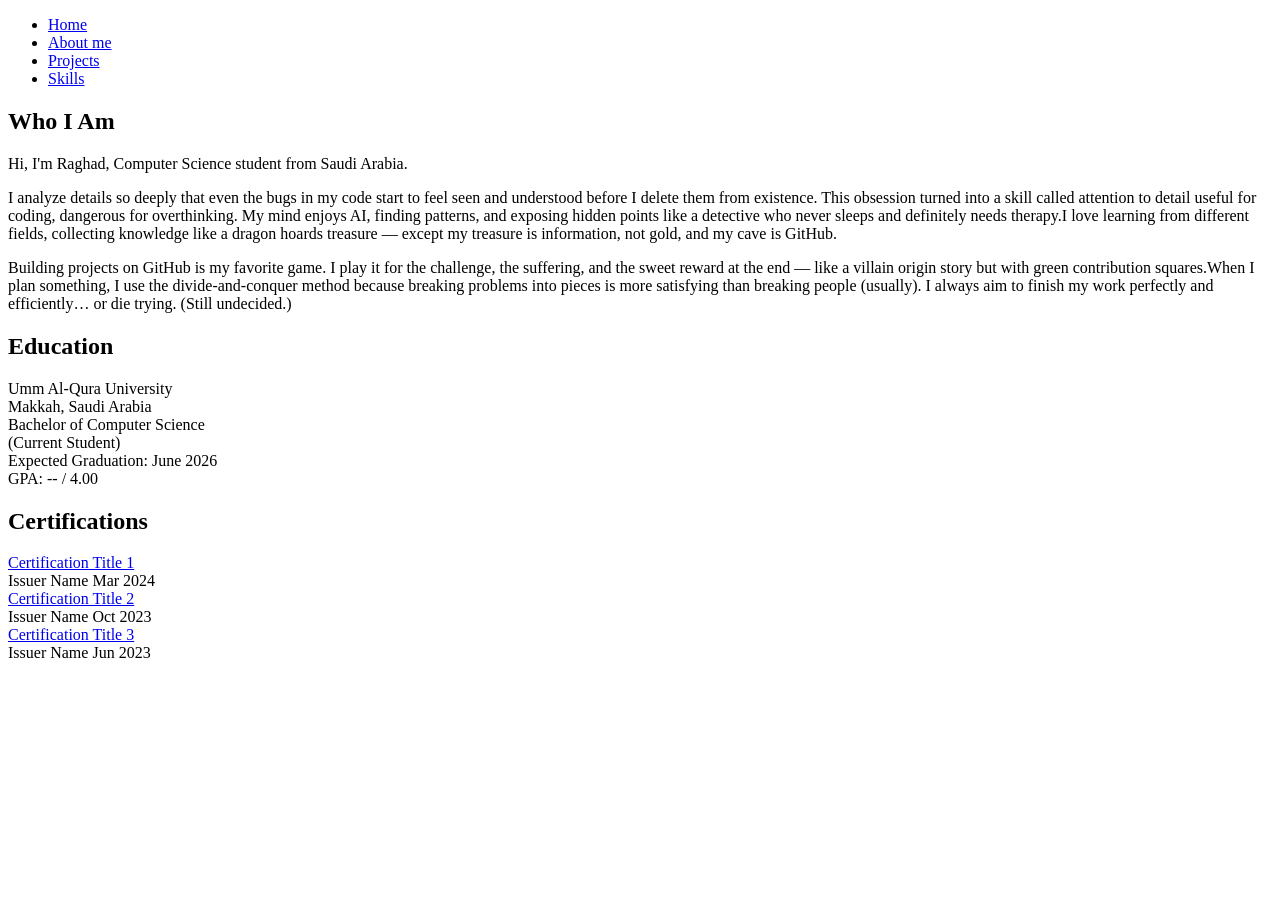
==== About_me.html @ a7f1592f "maintenance" ====
<!DOCTYPE html>
<html lang="en">
<head>
    <meta charset="UTF-8">
    <meta name="viewport" content="width=device-width, initial-scale=1.0">
    <title>About me</title>

    <!-- CSS -->
    <link rel="stylesheet" href="styling.css">

    <!-- Font Awesome للأيقونات -->
    <link rel="stylesheet" href="https://cdnjs.cloudflare.com/ajax/libs/font-awesome/5.15.3/css/all.min.css">

    <!-- JS -->
    <script src="js/nav.js" defer></script>
</head>
<body>
   <div class="transition">
     <div class="transition-row row-1">
       <div class="block"></div>
       <div class="block"></div>
       <div class="block"></div>
       <div class="block"></div>
       <div class="block"></div>
     </div>
     <div class="transition-row row-2">
       <div class="block"></div>
       <div class="block"></div>
       <div class="block"></div>
       <div class="block"></div>
       <div class="block"></div>
     </div>
   </div>
   <!-- ===== Navbar ===== -->
   <nav class="navbar1">
      <div class="container">
        <ul class="nav-menu1">
          <li><a class="nav-link" href="index.html">Home</a></li>
          <li><a class="nav-link active" href="About_me.html">About me</a></li>
          <li><a class="nav-link" href="Projects.html">Projects</a></li>
          <li><a class="nav-link" href="skills.html">Skills</a></li>
                              <!-- <li><a class="nav-link " href="contact.html">Contact</a></li> -->
        </ul>
      </div>
    </nav>
   <!-- ===== /Navbar ===== -->

  <main class="about-wrapper">
    <section class="about-section">
      <h2>Who I Am</h2>
<p>
  Hi, I'm Raghad, Computer Science student from Saudi Arabia. </p>
  <p>I analyze details so deeply that even the bugs in my code start to feel seen and understood before I delete them from existence. This obsession turned into a skill called attention to detail useful for coding, dangerous for overthinking.
My mind enjoys AI, finding patterns, and exposing hidden points like a detective who never sleeps and definitely needs therapy.I love learning from different fields, collecting knowledge like a dragon hoards treasure — except my treasure is information, not gold, and my cave is GitHub.
</p>
<p>
Building projects on GitHub is my favorite game. I play it for the challenge, the suffering, and the sweet reward at the end — like a villain origin story but with green contribution squares.When I plan something, I use the divide-and-conquer method because breaking problems into pieces is more satisfying than breaking people (usually).
I always aim to finish my work perfectly and efficiently… or die trying. (Still undecided.)</p>
    </section>

    <div class="about-right">
      <section class="education-box">
        <h2>Education</h2>
        <div class="education-card">
          <div class="edu-left edu-school">Umm Al-Qura University</div>
          <div class="edu-right edu-location">Makkah, Saudi Arabia</div>
          <div class="edu-left edu-sub">Bachelor of Computer Science </div>
          <div class="edu-right edu-sub">(Current Student)</div>

          <div class="edu-left edu-sub">Expected Graduation: June 2026</div>
          <div class="edu-right edu-sub"></div>

          <div class="edu-left edu-sub">GPA: -- / 4.00</div>

        </div>
      </section>
    </div>

    <section class="certifications-section">
      <h2>Certifications</h2>
      <div class="certifications-grid">
        <article class="certification-card">
          <a href="#" target="_blank" rel="noopener">Certification Title 1</a>
          <div class="certification-meta">
            <span>Issuer Name</span>
            <time datetime="2024-03">Mar 2024</time>
          </div>
        </article>
        <article class="certification-card">
          <a href="#" target="_blank" rel="noopener">Certification Title 2</a>
          <div class="certification-meta">
            <span>Issuer Name</span>
            <time datetime="2023-10">Oct 2023</time>
          </div>
        </article>
        <article class="certification-card">
          <a href="#" target="_blank" rel="noopener">Certification Title 3</a>
          <div class="certification-meta">
            <span>Issuer Name</span>
            <time datetime="2023-06">Jun 2023</time>
          </div>
        </article>
      </div>
    </section>
  </main>

  <script src="https://cdnjs.cloudflare.com/ajax/libs/gsap/3.12.5/gsap.min.js" defer></script>
  <script src="js/transition.js" defer></script>
  <script src="js/effects.js" defer></script>
</body>
</html>
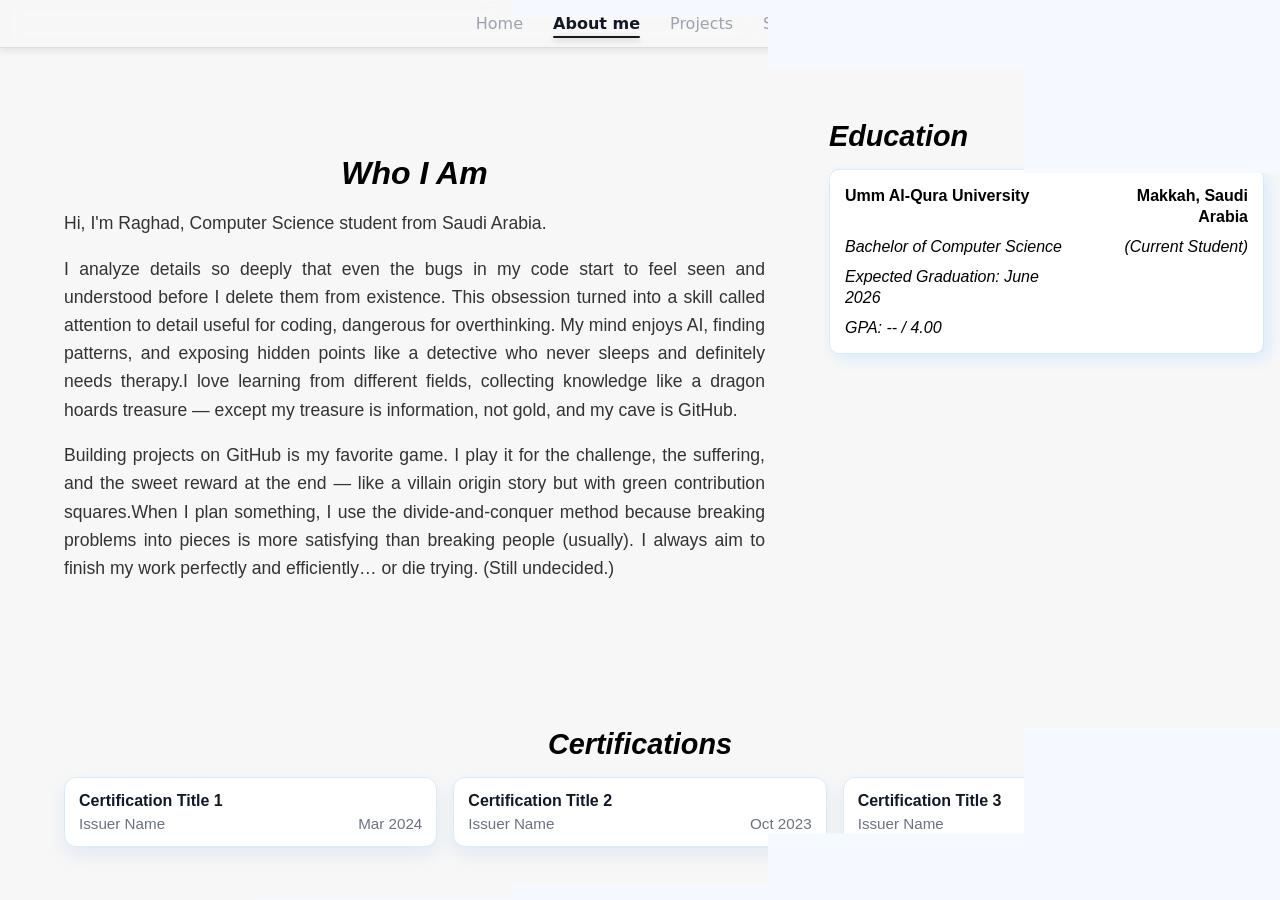
==== commit 9d2d9bca: "add code" ====
--- a/About_me.html
+++ b/About_me.html
@@ -45,67 +45,70 @@
     </nav>
    <!-- ===== /Navbar ===== -->
 
-  <main class="about-wrapper">
-    <section class="about-section">
-      <h2>Who I Am</h2>
-<p>
-  Hi, I'm Raghad, Computer Science student from Saudi Arabia. </p>
-  <p>I analyze details so deeply that even the bugs in my code start to feel seen and understood before I delete them from existence. This obsession turned into a skill called attention to detail useful for coding, dangerous for overthinking.
-My mind enjoys AI, finding patterns, and exposing hidden points like a detective who never sleeps and definitely needs therapy.I love learning from different fields, collecting knowledge like a dragon hoards treasure — except my treasure is information, not gold, and my cave is GitHub.
-</p>
-<p>
-Building projects on GitHub is my favorite game. I play it for the challenge, the suffering, and the sweet reward at the end — like a villain origin story but with green contribution squares.When I plan something, I use the divide-and-conquer method because breaking problems into pieces is more satisfying than breaking people (usually).
-I always aim to finish my work perfectly and efficiently… or die trying. (Still undecided.)</p>
-    </section>
+  <main>
+    <div class="about-wrapper">
+      <section class="about-section">
+        <h2>Who I Am</h2>
+  <p>
+    Hi, I'm Raghad, Computer Science student from Saudi Arabia. </p>
+    <p>I analyze details so deeply that even the bugs in my code start to feel seen and understood before I delete them from existence. This obsession turned into a skill called attention to detail useful for coding, dangerous for overthinking.
+  My mind enjoys AI, finding patterns, and exposing hidden points like a detective who never sleeps and definitely needs therapy.I love learning from different fields, collecting knowledge like a dragon hoards treasure — except my treasure is information, not gold, and my cave is GitHub.
+  </p>
+  <p>
+  Building projects on GitHub is my favorite game. I play it for the challenge, the suffering, and the sweet reward at the end — like a villain origin story but with green contribution squares.When I plan something, I use the divide-and-conquer method because breaking problems into pieces is more satisfying than breaking people (usually).
+  I always aim to finish my work perfectly and efficiently… or die trying. (Still undecided.)</p>
+      </section>
 
-    <div class="about-right">
-      <section class="education-box">
-        <h2>Education</h2>
-        <div class="education-card">
-          <div class="edu-left edu-school">Umm Al-Qura University</div>
-          <div class="edu-right edu-location">Makkah, Saudi Arabia</div>
-          <div class="edu-left edu-sub">Bachelor of Computer Science </div>
-          <div class="edu-right edu-sub">(Current Student)</div>
+      <div class="about-right">
+        <section class="education-box">
+          <h2>Education</h2>
+          <div class="education-card">
+            <div class="edu-left edu-school">Umm Al-Qura University</div>
+            <div class="edu-right edu-location">Makkah, Saudi Arabia</div>
+            <div class="edu-left edu-sub">Bachelor of Computer Science </div>
+            <div class="edu-right edu-sub">(Current Student)</div>
 
-          <div class="edu-left edu-sub">Expected Graduation: June 2026</div>
-          <div class="edu-right edu-sub"></div>
+            <div class="edu-left edu-sub">Expected Graduation: June 2026</div>
+            <div class="edu-right edu-sub"></div>
 
-          <div class="edu-left edu-sub">GPA: -- / 4.00</div>
+            <div class="edu-left edu-sub">GPA: -- / 4.00</div>
 
+          </div>
+        </section>
+      </div>
+
+      <section class="certifications-section">
+        <h2>Certifications</h2>
+        <div class="certifications-grid">
+          <article class="certification-card">
+            <a href="#" target="_blank" rel="noopener">Certification Title 1</a>
+            <div class="certification-meta">
+              <span>Issuer Name</span>
+              <time datetime="2024-03">Mar 2024</time>
+            </div>
+          </article>
+          <article class="certification-card">
+            <a href="#" target="_blank" rel="noopener">Certification Title 2</a>
+            <div class="certification-meta">
+              <span>Issuer Name</span>
+              <time datetime="2023-10">Oct 2023</time>
+            </div>
+          </article>
+          <article class="certification-card">
+            <a href="#" target="_blank" rel="noopener">Certification Title 3</a>
+            <div class="certification-meta">
+              <span>Issuer Name</span>
+              <time datetime="2023-06">Jun 2023</time>
+            </div>
+          </article>
         </div>
       </section>
     </div>
-
-    <section class="certifications-section">
-      <h2>Certifications</h2>
-      <div class="certifications-grid">
-        <article class="certification-card">
-          <a href="#" target="_blank" rel="noopener">Certification Title 1</a>
-          <div class="certification-meta">
-            <span>Issuer Name</span>
-            <time datetime="2024-03">Mar 2024</time>
-          </div>
-        </article>
-        <article class="certification-card">
-          <a href="#" target="_blank" rel="noopener">Certification Title 2</a>
-          <div class="certification-meta">
-            <span>Issuer Name</span>
-            <time datetime="2023-10">Oct 2023</time>
-          </div>
-        </article>
-        <article class="certification-card">
-          <a href="#" target="_blank" rel="noopener">Certification Title 3</a>
-          <div class="certification-meta">
-            <span>Issuer Name</span>
-            <time datetime="2023-06">Jun 2023</time>
-          </div>
-        </article>
-      </div>
-    </section>
   </main>
 
   <script src="https://cdnjs.cloudflare.com/ajax/libs/gsap/3.12.5/gsap.min.js" defer></script>
   <script src="js/transition.js" defer></script>
+  <script src="js/projects-slider.js" defer></script>
   <script src="js/effects.js" defer></script>
 </body>
 </html>
--- a/styling.css
+++ b/styling.css
@@ -0,0 +1,790 @@
+/* ===============================
+   Base / Reset
+=================================*/
+body {
+  margin: 0;
+  font-family: 'Poppins', sans-serif;
+  overflow-x: hidden;
+  background-color: #fff;
+  background-attachment: fixed;
+  background-repeat: no-repeat;
+  background-size: cover;
+  min-height: 100vh;
+  scroll-behavior: smooth;
+}
+
+html, body {
+  height: auto;
+  min-height: 100%;
+  overflow-x: hidden;
+  scroll-behavior: smooth;
+}
+ul { list-style: none; margin: 0; padding: 0; }
+a { text-decoration: none; color: var(--text-color, #222222); }
+
+/* ===============================
+   Wrapper / Background Helpers
+=================================*/
+.wrapper2{
+  position: absolute; top: 0; left: 0; width: 100%; min-height: 100%;
+  z-index: -1; display: flex;
+}
+.wrapper {
+  position: relative; width: 100%; height: 100vh;
+  display: flex; justify-content: center; align-items: center;
+  background-attachment: fixed; background-repeat: no-repeat; background-size: cover;
+}
+.wrapper1 {
+  position: absolute; width: 100%; height: 100%; top: 0; left: 0;
+  z-index: -1; pointer-events: none;
+  background-attachment: fixed; background-repeat: no-repeat; background-size: cover;
+}
+.left-half, .right-half {
+  /* do not change the width here */
+  height: 100vh; position: fixed; top: 0; bottom: 0; z-index: -1; width: 50%;
+  background-attachment: fixed; background-repeat: no-repeat; background-size: cover;
+}
+.left-half { background-color: rgb(217, 234, 253); left: 0; }
+.right-half { background-color: rgb(248, 250, 252); right: 0; }
+.one_color {
+  position: fixed; top: 0; bottom: 0; z-index: -1; width: 50%; height: 100vh;
+  background-color: rgb(217, 234, 253); background-attachment: fixed;
+}
+
+/* ===============================
+   CSS Variables
+=================================*/
+:root {
+  --primary-color: rgb(216, 233, 253);
+  --secondary-color: rgb(140, 181, 222);
+  --text-color: #222222;
+  --text-color-two: #ffffff;
+  --bg-secondary: rgb(216, 233, 253);
+  --card-background: rgb(140, 181, 222);
+  --shadow: 0 10px 40px rgba(0, 0, 0, 0.2);
+  --weight-small: 400;
+  --weight-semibold: 600;
+  --weight-bold: 800;
+}
+
+/* ===============================
+   NAVBAR (New – replaces old rules)
+   HTML expects:
+   <nav class="navbar1"> <div class="container"> <a class="brand">...</a> <ul class="nav-menu1">...</ul> <div class="nav-actions"> <button class="theme-toggle">...</button> <button class="hamburger">...</button></div></div></nav>
+=================================*/
+.navbar1{
+  position: relative; top: 0; z-index: 1000;
+  background: transparent; /* شفاف */
+  border-bottom: 0px solid transparent;
+    
+  backdrop-filter: blur(10px);
+  border-bottom: 1px solid rgba(0,0,0,0.1);
+  box-shadow: 0 2px 8px rgba(0, 0, 0, 0.1);
+  transition: opacity 0.08s ease;
+}
+
+
+.navbar1 .container{
+  max-width: 100%;
+  margin: 0 auto;
+  padding: 14px 20px;
+  display: grid;
+  grid-template-columns:  auto ; /* يسار | وسط | يمين */
+  align-items: center;
+  gap: 10px;
+}
+.nav-menu1{
+  justify-self: center; /* يخلّي القائمة في المنتصف بالعرض */
+}
+
+.nav-menu1{
+  display: flex !important; align-items: center; justify-content: center; gap: 30px;
+  /* cancel any old positioning rules */
+  position: static !important; left: auto !important; top: auto !important; transform: none !important;
+}
+.nav-link{
+  font-family: 'Inter', system-ui, -apple-system, sans-serif;
+  font-size: 16px; color: #9ca3af; position: relative; transition: color .2s ease;
+}
+.nav-link:hover{ color:#374151; }
+.nav-link.active{ color:#111827; font-weight:600; }
+.nav-link::after{
+  content:""; position:absolute; left:0; right:0; bottom:-10px; height:2px; background:#111827;
+  transform: scaleX(0); transform-origin: center; transition: transform .22s ease; opacity:.9;
+}
+.nav-menu1 .nav-link.active {
+  position: relative;
+  font-weight: 600;
+}
+
+.nav-menu1 .nav-link.active::after {
+  content: "";
+  position: absolute;
+  left: 0;
+  bottom: -5px; /* المسافة تحت النص */
+  width: 100%;
+  height: 2px; /* سمك الخط */
+  background-color: #000; /* لون الخط */
+  box-shadow: 0 2px 6px rgba(0, 0, 0, 0.3); /* هنا الظل */
+  border-radius: 2px;
+}
+
+.nav-link:hover::after, .nav-link.active::after{ transform: scaleX(1); }
+.nav-actions{ display:flex; align-items:center; gap:12px; justify-self:end; }
+
+.hamburger{
+  display:none; width:36px; height:36px; border:1px solid #e5e7eb; background:#fff; border-radius:999px;
+  align-items:center; justify-content:center; gap:4px; flex-direction:column; cursor:pointer;
+}
+.hamburger .bar{ width:18px; height:2px; background:#111827; }
+
+/* Mobile menu */
+@media (max-width: 100%){
+  .navbar1 .container{ grid-template-columns: auto 1fr auto; }
+  .hamburger{ display:flex; }
+  .nav-menu1{
+    position: fixed !important; left:0; right:0; top:58px;
+    background: rgba(255,255,255,.98); border-bottom:1px solid #eee;
+    display: grid !important; grid-auto-rows: 48px; justify-items: center; gap:0;
+    transform: translateY(-120%) !important; transition: transform .25s ease; padding: 10px 0 16px;
+  }
+  .nav-menu1.open{ transform: translateY(0) !important; }
+  .nav-link::after{ bottom: -6px; }
+}
+
+/* 🔒 Remove legacy rules that used to hide menus on small screens */
+.nav-menu, .nav-menu1 { display: initial; }
+
+/* ===============================
+   Buttons
+=================================*/
+.btn {
+  display: inline-block; padding: 0.75rem 1.9rem; border-radius: 30px;
+  text-transform: uppercase; font-size: 0.82rem; transition: 0.3s;
+}
+.btn-primary { background: var(--primary-color); color: #111; }
+.btn-primary:hover { background: var(--secondary-color); color:#fff; }
+.btn-secondary{ margin: 5px 0; background-color: var(--bg-secondary); color: #111; }
+.btn-secondary:hover{ background: var(--secondary-color); color: var(--text-color-two); }
+
+/* ===============================
+   Header content (hero texts)
+=================================*/
+.header-container {
+  display: flex; flex-direction: column; align-items: center; justify-content: center;
+  margin-top: 8rem; padding: 1rem; text-shadow: none; overflow: visible !important; flex-wrap: wrap;
+}
+.content-text { text-align: left; margin: 1.5rem 0; height: auto; overflow: visible; text-shadow:#ccc; }
+h1::selection, h2::selection, p::selection { color: black; background: var(--primary-color); text-shadow: none; }
+.content-text h1 { font-size: 1.2rem; line-height: 1; transition: .2s; text-align: left; font-style: italic; text-shadow: none; }
+.content-text h2 { font-size: 3rem; line-height: 1.2; transition: .2s; text-align: left; font-style: italic; }
+.content-text p  { font-size: 2rem; line-height: 1.2; transition: .2s; text-align: left; font-style: italic; text-shadow: none; }
+
+/* ===============================
+   Projects (header)
+=================================*/
+.projects-header{
+  padding-top:6rem;
+  margin-bottom:1.5rem;
+  text-align: center;
+  display: flex;
+  justify-content: center;
+  align-items: center;
+}
+.projects-header h2{
+  text-align: center;   font-family: 'Playfair Display', serif;
+      font-size: 2.5rem;
+      margin: 0 0 10px;
+}
+
+/* ===== Modern Projects Slider ===== */
+.projects-slider{
+  position: relative;
+  padding: 2.5rem 3.5rem;
+  margin-inline: auto;
+  max-width: 100%;
+}
+
+.proj-viewport{
+  overflow: hidden;
+  -webkit-mask-image: linear-gradient(90deg, transparent 0, #000 48px, #000 calc(100% - 48px), transparent 100%);
+          mask-image: linear-gradient(90deg, transparent 0, #000 48px, #000 calc(100% - 48px), transparent 100%);
+}
+
+.proj-track{
+  display: grid;
+  grid-auto-flow: column;
+  grid-auto-columns: minmax(320px, 1fr);
+  gap: 28px;
+  transition: transform .35s ease;
+  will-change: transform;
+}
+
+/* ===== Project card (glass + border) ===== */
+.project-card{
+  display: flex;
+  flex-direction: column;
+  border-radius: 18px;
+  border: 1px solid rgba(17,24,39,.08);
+  background: linear-gradient(180deg, rgba(255,255,255,.9), rgba(255,255,255,.75));
+  backdrop-filter: blur(6px);
+  box-shadow: 0 10px 30px rgba(2, 8, 23, .08);
+  overflow: hidden;
+  transition: transform .25s ease, box-shadow .25s ease, border-color .25s ease;
+}
+.project-card:hover{
+  transform: translateY(-6px);
+  box-shadow: 0 16px 40px rgba(2, 8, 23, .12);
+  border-color: rgba(17,24,39,.12);
+}
+
+.project-img{
+  aspect-ratio: 16 / 9;
+  width: 100%;
+  background-size: cover;
+  background-position: center;
+  border-bottom: 1px solid rgba(17,24,39,.06);
+  transition: transform .5s ease;
+}
+.project-card:hover .project-img{ transform: scale(1.03); }
+
+.project-content{
+  padding: 16px 18px 18px;
+  display: grid;
+  gap: 8px;
+  background: transparent;
+}
+.project-content h3{
+  margin: 0;
+  font-size: 1.05rem;
+  font-weight: 700;
+  color: #111827;
+}
+.project-sub{
+  margin: 0;
+  color: #6b7280;
+  font-size: .92rem;
+}
+
+/* روابط الحداثة */
+.project-links{
+  margin-top: 6px;
+  display: flex;
+  align-items: center;
+  justify-content: space-between;
+}
+.project-links a{ order: 1; }
+.project-date{
+  font-size: 0.85rem;
+  font-weight: 600;
+  color: #6b7280;
+  order: 2;
+  margin-left: auto;
+}
+.project-links i{
+  font-size: 1.25rem;
+  color: #475569;
+  transition: color .2s ease, transform .2s ease;
+}
+.project-links i:hover{ color:#111827; transform: translateY(-2px); }
+
+/* زر خفيف */
+.read-more{
+  background: #f4f6fb;
+  color: #111827;
+  border: 1px solid rgba(17,24,39,.08);
+  padding: .45rem .8rem;
+  border-radius: 10px;
+  font-size: .9rem;
+  cursor: pointer;
+  transition: background .2s ease, box-shadow .2s ease;
+}
+.read-more:hover{ background:#e9eef9; box-shadow: 0 6px 18px rgba(2,8,23,.08); }
+
+/* ===== Arrows: أزرار زجاجية ===== */
+
+.proj-btn {
+  position: absolute;
+  top: 50%;
+  transform: translateY(-50%);
+  width: clamp(32px, 4vw, 52px); height: clamp(32px, 4vw, 52px);
+  border-radius: 50%;
+  background: rgb(140, 181, 222); /* اللون الأساسي */
+  color: white;
+  border: none;
+  cursor: pointer;
+  display: flex;
+  align-items: center;
+  justify-content: center;
+font-size: clamp(14px, 1.8vw, 20px);
+box-shadow: 0 0.5vw 1vw rgba(140,181,222,0.3);
+  transition: transform 0.2s ease, box-shadow 0.3s ease, background 0.3s ease;
+}
+
+.proj-btn:hover {
+  box-shadow: 0 8px 20px rgba(140, 181, 222, 0.5);
+  background: rgb(160, 195, 230); /* لون أفتح عند الهوفر */
+}
+.proj-btn.prev:hover { transform: translate(-40%, -50%) scale(1.08); }
+.proj-btn.next:hover { transform: translate(40%, -50%) scale(1.08); }
+
+.proj-btn:disabled {
+  opacity: 0.4;
+  cursor: default;
+}
+
+.proj-btn.prev {
+left: 0; transform: translate(-40%, -50%);
+}
+.proj-btn.next {
+right: 0; transform: translate(40%, -50%);}
+@media (max-width: 600px) {
+  .proj-btn.prev { transform: translate(-20%, -50%); }
+  .proj-btn.next { transform: translate(20%, -50%); }
+}
+
+
+/* ===== Dots كمؤشر حديث (pill) ===== */
+.proj-dots{
+  display: flex;
+  justify-content: center;
+gap: clamp(6px, 1vw, 12px);
+margin-top: clamp(10px, 2vw, 18px);
+}
+.proj-dots button{
+height: clamp(4px, 0.6vw, 8px); width: clamp(18px, 2vw, 26px);
+  border-radius: 999px; border: 0;
+  background: #e5e7eb;
+  transition: width .25s ease, background .25s ease;
+}
+.proj-dots button.active { width: clamp(28px, 4vw, 44px); }
+.proj-dots button.active { background: rgb(140, 181, 222); }
+
+
+/* بطاقة نشِطة (تكبير بسيط) */
+.project-card.is-active{
+  transform: translateY(-4px);
+  box-shadow: 0 18px 44px rgba(2,8,23,.14);
+}
+
+/* Responsive */
+@media (max-width: 900px){
+  .projects-slider{ padding: 1.5rem 1.25rem; }
+  .proj-viewport{
+    -webkit-mask-image: none;
+            mask-image: none;
+  }
+}
+.read-more {
+  background-color: #eef4fb;
+  color: #444;
+  border: none;
+  padding: 0.5rem 1rem;
+  border-radius: 8px;
+  cursor: pointer;
+  transition: background 0.3s;
+}
+
+.read-more:hover {
+  background-color: #dbe9f7;
+}
+/* ===============================
+   Footer (two-color)
+=================================*/
+
+#footer .container{
+  padding-bottom: -20rem; display: flex; flex-direction: column; align-items: right; justify-content: right;
+  color: black; min-height: 160px; text-align: center; 
+}
+#footer a{ font-size:.8rem; color:black; }
+#footer a:hover{ opacity:.6; }
+#footer .social{ margin:10rem 0; position:absolute; bottom:3rem; padding:1rem; }
+#footer .social img{ width:35px; height:35px; }
+#footer .social a{ margin:0 .5rem; transition:.3s; }
+#footer p{ font-size:.8rem; position:absolute; bottom:1.5rem; }
+/* Slider container */
+.projects-slider{
+  position: relative;
+  padding: 2rem 2.5rem;
+  margin-inline: auto;
+  max-width: 1100px;
+}
+
+
+/* ===============================
+   Skills (new circular cards + percentages)
+=================================*/
+body {
+  font-family: 'Open Sans', sans-serif;
+      background: #f7f7f7;
+      margin: 0;
+    }
+
+    /* Skills Section */
+    .skills-container {
+      max-width: 1100px;
+      margin: 2px auto;
+      padding: 20px;
+      text-align: center;
+    }
+
+    .skills-container h2 {
+      font-family: 'Playfair Display', serif;
+      font-size: 2.5rem;
+      margin-bottom: 10px;
+    }
+
+    .skills-sub {
+      color: #666;
+      margin-bottom: 50px;
+    }
+
+    .skills-grid {
+      display: grid;
+      grid-template-columns: repeat(3, 1fr);
+      gap: 40px;
+    }
+
+    .skill-category {
+      background: #fff;
+      padding: 20px;
+      border-radius: 15px;
+      box-shadow: 0 4px 15px rgba(0,0,0,0.08);
+    }
+
+    .skill-category h3 {
+      font-family: 'Playfair Display', serif;
+      font-size: 1.4rem;
+      margin-bottom: 20px;
+    }
+
+    /* Skill Item */
+    .skill {
+      margin: 20px 0;
+    }
+
+    .progress-circle {
+      position: relative;
+      width: 100px;
+      height: 100px;
+      margin: 0 auto 10px;
+    }
+
+    .progress-circle svg {
+      transform: rotate(-90deg);
+    }
+
+    .progress-circle circle {
+      fill: none;
+      stroke-width: 10;
+      stroke-linecap: round;
+    }
+
+    .progress-bg {
+      stroke: #eee;
+    }
+.skill-icon {
+  position: absolute;
+  top: 50%;
+  left: 50%;
+  width: 40px;
+  height: 40px;
+  transform: translate(-50%, -50%);
+  border-radius: 8px;
+}
+
+    .progress-value {
+      stroke: rgb(140, 181, 222);
+      stroke-dasharray: 200;
+      stroke-dashoffset: calc(283 - (283 * var(--percent)) / 100);
+      transition: stroke-dashoffset 1s ease;
+    }
+.progress-value1 {
+      stroke: rgb(140, 181, 222);
+      stroke-dasharray: 250;
+      stroke-dashoffset: calc(283 - (283 * var(--percent)) / 100);
+      transition: stroke-dashoffset 1s ease;
+    }
+    .progress-value2 {
+      stroke: rgb(140, 181, 222);
+      stroke-dasharray: 320;
+      stroke-dashoffset: calc(283 - (283 * var(--percent)) / 100);
+      transition: stroke-dashoffset 1s ease;
+    }
+    .progress-value3 {
+      stroke: rgb(140, 181, 222);
+      stroke-dasharray: 199;
+      stroke-dashoffset: calc(283 - (283 * var(--percent)) / 100);
+      transition: stroke-dashoffset 1s ease;
+    }
+        
+    .progress-text {
+      position: absolute;
+      top: 50%;
+      left: 50%;
+      transform: translate(-50%, -50%);
+      font-weight: bold;
+    }
+
+    .skill-name {
+      margin-top: 5px;
+      font-size: 1rem;
+    }
+/* ===============================
+   Cursor trail (kept)
+=================================*/
+.trail-dot {
+  position: absolute; width: 8px; height: 8px; background-color: rgba(140, 181, 222, 0.8);
+  border-radius: 50%; pointer-events: none; z-index: 9999; animation: fadeOut 1s forwards;
+}
+@keyframes fadeOut { to { opacity: 0; transform: scale(1.5); } }
+
+/* ===============================
+   About page
+=================================*/
+.about-section { padding: 2rem 1rem; flex-direction: column; align-items: center; justify-content: center; text-align: center; }
+.about-title { color: black; font-style: italic; font-size: 2rem; margin-bottom: 1rem; }
+.about-description { font-size: 1.1rem; font-family: 'Poppins', sans-serif; color: #333; max-width: 100%; line-height: 1.6; margin: 0 auto; padding: 1rem; text-align: justify; }
+.about-wrapper { display:flex; flex-direction: row; justify-content: space-between; align-items:flex-start; gap:3rem; padding:3rem; flex-wrap:wrap; }
+.about-section { flex:2; min-width:300px; }
+.about-right{ flex:1.15; min-width:320px; display:flex; flex-direction:column; gap:1.5rem; }
+.about-section h2 { font-style: italic; font-size: 2rem; margin-bottom: 1rem; }
+.about-section p { font-size: 1.1rem; line-height: 1.6; text-align: justify; color: #333; }
+.education-box { max-width:100%; text-align:left; }
+.education-box h2 { font-size:1.8rem; font-style: italic; margin-bottom:1rem; }
+.education-card{
+  background-color:white; padding:15px; border-radius:10px;
+  box-shadow:5px 5px 15px rgb(217, 234, 253); border:1px solid rgb(217, 234, 253);
+  font-size:1rem; font-weight:500; line-height:1.35;
+  display: grid;
+  grid-template-columns: minmax(0, 1.35fr) minmax(0, 1fr);
+  column-gap: 24px;
+  row-gap: 8px;
+  width: 100%;
+  transition: transform .3s ease, box-shadow .3s ease;
+}
+.education-card:hover { transform: scale(1.05); box-shadow: 8px 8px 20px rgba(0,0,0,.3); }
+.edu-left{ min-width: 0; }
+.edu-right{ text-align: right; min-width: 0; }
+.edu-school{ font-weight: 700; }
+.edu-location{ font-weight: 600; }
+.edu-sub{ font-style: italic; }
+@media (max-width: 700px){
+  .education-card{ grid-template-columns: 1fr; }
+  .edu-right{ text-align: left; }
+}
+
+/* Certifications showcase */
+.certifications-section{
+  flex-basis: 100%;
+  padding: 1.5rem 1rem 0;
+}
+.certifications-section h2{
+  font-size: 1.8rem;
+  font-style: italic;
+  text-align: center;
+  margin-bottom: 1rem;
+}
+.certifications-grid{
+  display: grid;
+  grid-template-columns: repeat(auto-fit, minmax(220px, 1fr));
+  gap: 1rem;
+}
+.certification-card{
+  background: #fff;
+  border: 1px solid rgb(217, 234, 253);
+  border-radius: 12px;
+  padding: 14px;
+  box-shadow: 0 8px 18px rgba(140, 181, 222, 0.2);
+}
+.certification-card a{
+  color: #111827;
+  font-weight: 600;
+}
+.certification-meta{
+  margin-top: 0.35rem;
+  color: #6b7280;
+  font-size: 0.95rem;
+  display: flex;
+  justify-content: space-between;
+  gap: 8px;
+  flex-wrap: wrap;
+}
+
+/* ===============================
+   Responsive
+=================================*/
+@media (max-width: 100%) {
+  .project { display: grid; grid-template-columns: repeat(2, 1fr); }
+}
+@media (max-width: 100%) {
+  .header-container { margin-top: 7rem; text-align: center; }
+  .content-text h2 { font-size: 2.5rem; }
+
+  /* About fixes */
+  .about-title { position: static; text-align: center; margin: 1rem 0; font-size: 1.5rem; }
+  .about-description { position: static; width: 90%; margin: 1rem auto; font-size: 1rem; padding: 1rem; text-align: justify; }
+  .education-box { position: static; margin: 2rem auto; width: 90%; text-align: center; }
+
+  .about-wrapper { flex-direction: column; align-items: center; padding: 1.5rem; }
+  .about-section, .education-box, .about-right { max-width: 90%; text-align: center; order: initial; }
+  .about-section p { font-size: 1rem; }
+}
+@media (max-width: 100%) {
+  .project { display: grid; grid-template-columns: 1fr; }
+  .card { max-width: 100%; padding: 40px; }
+  .header-container .btn { border-radius: 5px; width: 80%; }
+}
+/* Contact *//* ===== Contact ===== */
+/* =============== Contact (Clean Minimal) =============== */
+:root{
+  --ink:#111827;
+  --muted:#6b7280;
+  --line:#e5e7eb;
+  --accent: rgb(255, 255, 255);
+  --bg:#fff;
+}
+
+
+.contact-title{
+  font-family: "Playfair Display", serif;
+  font-size: clamp(2rem, 2.6vw, 2.8rem);
+  letter-spacing: .2px;
+  text-align: center;
+  margin: 0;
+}
+
+.contact-sub{
+  text-align: center;
+  color: var(--muted);
+  margin: 8px 0 48px;
+  font-size: .95rem;
+}
+
+/* Section wrapper */
+.contact-section{
+  max-width: 100%;
+  margin: 70px auto 96px;
+  padding: 0 24px;
+  color: var(--ink);
+}
+
+/* ===== Card like the mock ===== */
+.contact-card{
+  border: 2px solid var(--ink);
+  background: transparent; /* beige */
+  padding: 28px;
+  position: relative;
+}
+.contact-card::before{
+  content:"";
+  position:absolute;
+  left: 28px; right: 28px; top: 24px;
+  height: 2px;
+}
+
+/* Grid: form (left) + info (right) */
+.contact-grid{
+  display: grid;
+  grid-template-columns: 1fr 1fr;
+  gap: 48px;
+  align-items: start;
+}
+
+/* ===== Form: underline inputs ===== */
+.contact-form{ display: grid; gap: 20px; }
+
+.form-group{ display: grid; gap: 8px; margin: 0; }
+
+.form-group label{
+  font-size: 1rem;
+  color: var(--ink);
+  font-weight: 500;
+}
+
+.form-group input,
+.form-group textarea{
+  border: none;
+  border-bottom: 2px solid var(--ink); /* ثابت ومطابق للصورة */
+  border-radius: 0;
+  padding: 10px 4px;
+  background: transparent;
+  font: inherit;
+  color: var(--ink);
+  outline: none;
+}
+
+.form-group textarea{
+  min-height: 64px;   /* ارتفاع بسيط مثل المثال */
+  resize: vertical;
+}
+
+.form-group input:focus,
+.form-group textarea:focus{
+  border-bottom-color: var(--accent);
+  box-shadow: none;
+}
+
+/* ===== Button (black pill) ===== */
+.send-btn{
+  margin-top: 8px;
+  justify-self: start;
+  padding: 12px 26px;
+  border: none;
+  background: var(--ink);
+  color: #fff;
+  border-radius: 999px;
+  font-weight: 600;
+  cursor: pointer;
+  transition: filter .15s ease, transform .1s ease;
+}
+.send-btn:hover{ filter: brightness(1.08); }
+.send-btn:active{ transform: translateY(1px); }
+
+/* ===== Right column info ===== */
+.contact-info{ display: grid; gap: 22px; }
+.info-block h4{ margin: 0 0 0px; font-weight: 600; color: var(--ink); }
+.info-block p{ margin: 0px; color: var(--ink); line-height: 1.7; }
+.info-block a{ color: inherit; text-decoration: none; border-bottom: 1px solid transparent; }
+.info-block a:hover{ border-bottom-color: var(--ink); }
+.socials{ display: flex; gap: 0px;padding-bottom: 100px; }
+
+/* ===== Responsive ===== */
+@media (max-width: 100%){
+  .contact-grid{ grid-template-columns: 1fr; gap: 28px; }
+  .contact-card{ padding: 22px; }
+  .contact-card::before{ left: 22px; right: 22px; top: 20px; }
+  .send-btn{ width: 100%; justify-self: stretch; }
+}
+
+
+/* transitions */
+.transition {
+position: fixed;
+top: 0;
+left: 0;
+width: 100vw;
+height:100vh ;
+display: flex;
+flex-direction: column;
+z-index: 2000;
+pointer-events: none;
+
+}
+.transition-row{
+  flex: 1;
+  display: flex;
+}
+.transition-row.row-1 .block{
+  transform-origin: top;
+}
+.transition-row.row-2 .block{
+  transform-origin: bottom;
+
+}
+.block{
+  flex: 1;
+  background-color: #f4faff;
+  transform: scaleY(1);
+  will-change: transform;
+}
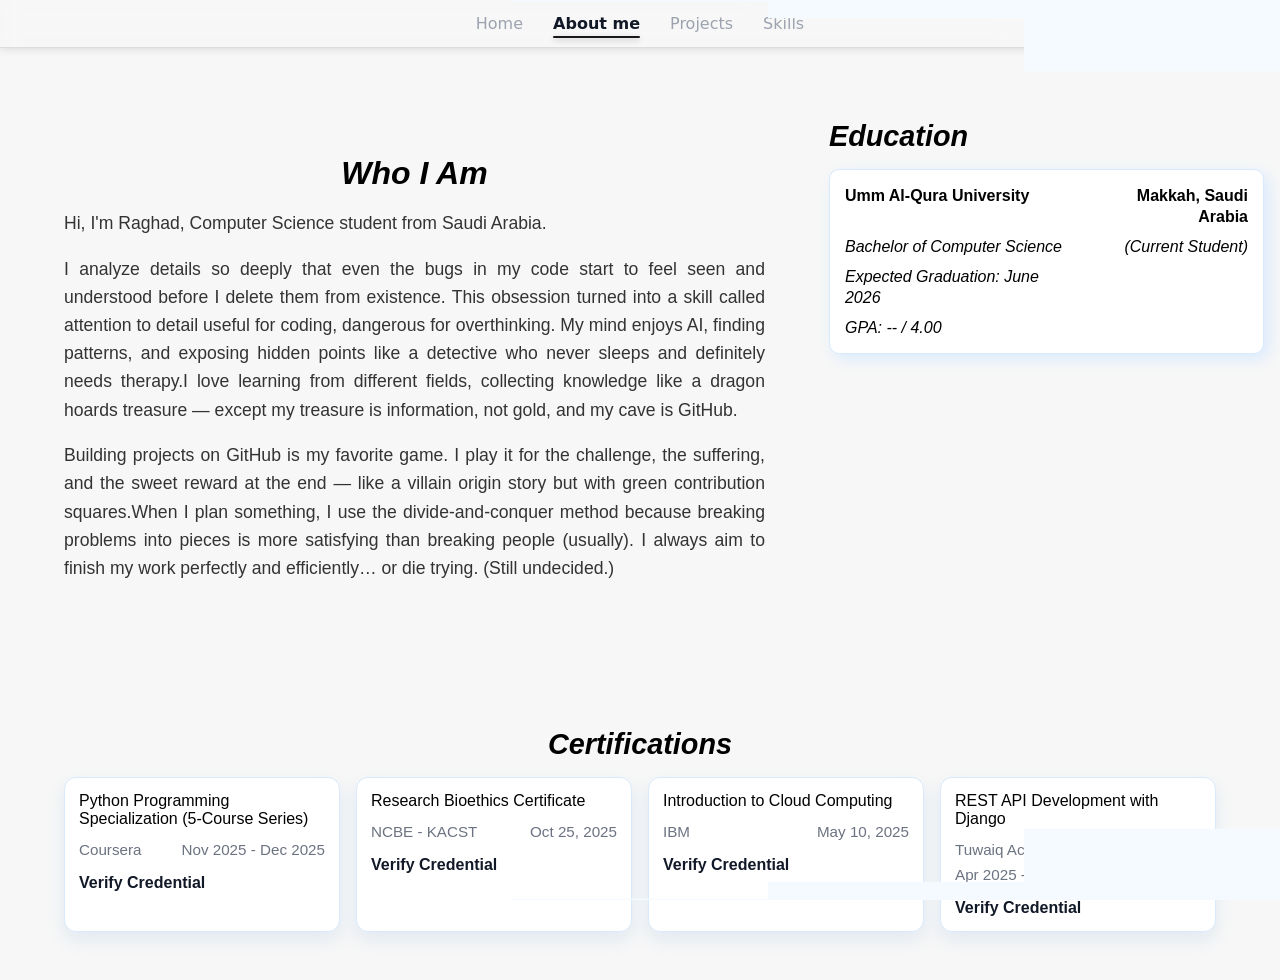
==== commit 6aebd074: "add code" ====
--- a/About_me.html
+++ b/About_me.html
@@ -81,25 +81,36 @@
         <h2>Certifications</h2>
         <div class="certifications-grid">
           <article class="certification-card">
-            <a href="#" target="_blank" rel="noopener">Certification Title 1</a>
+            <span>Python Programming Specialization (5-Course Series)</span>
             <div class="certification-meta">
-              <span>Issuer Name</span>
-              <time datetime="2024-03">Mar 2024</time>
+              <span>Coursera</span>
+              <time datetime="2025-11">Nov 2025 - Dec 2025</time>
             </div>
+            <a href="https://coursera.org/share/d4c4a16fa9141b4c5a7bb4c2ea6e2573" target="_blank" rel="noopener">Verify Credential</a>
           </article>
           <article class="certification-card">
-            <a href="#" target="_blank" rel="noopener">Certification Title 2</a>
+            <span>Research Bioethics Certificate</span>
             <div class="certification-meta">
-              <span>Issuer Name</span>
-              <time datetime="2023-10">Oct 2023</time>
+              <span>NCBE - KACST</span>
+              <time datetime="2025-10-25">Oct 25, 2025</time>
             </div>
+            <a href="https://drive.google.com/file/d/12Zk4ViXN3cyTiwY6vf5oWvcFVCB-Wzgf/view" target="_blank" rel="noopener">Verify Credential</a>
           </article>
           <article class="certification-card">
-            <a href="#" target="_blank" rel="noopener">Certification Title 3</a>
+            <span>Introduction to Cloud Computing</span>
             <div class="certification-meta">
-              <span>Issuer Name</span>
-              <time datetime="2023-06">Jun 2023</time>
+              <span>IBM</span>
+              <time datetime="2025-05-10">May 10, 2025</time>
             </div>
+            <a href="https://coursera.org/share/b1e691c181bb66d9dc1e9d76931c049c" target="_blank" rel="noopener">Verify Credential</a>
+          </article>
+          <article class="certification-card">
+            <span>REST API Development with Django</span>
+            <div class="certification-meta">
+              <span>Tuwaiq Academy</span>
+              <time datetime="2025-04">Apr 2025 - May 2025</time>
+            </div>
+            <a href="https://drive.google.com/file/d/1jxPU6psc-9TllHxdFhBuFb8OxfF5qiG3/view" target="_blank" rel="noopener">Verify Credential</a>
           </article>
         </div>
       </section>
--- a/styling.css
+++ b/styling.css
@@ -596,10 +596,15 @@
   border-radius: 12px;
   padding: 14px;
   box-shadow: 0 8px 18px rgba(140, 181, 222, 0.2);
+  display: flex;
+  flex-direction: column;
+  gap: 0.5rem;
 }
 .certification-card a{
   color: #111827;
   font-weight: 600;
+  margin-top: 0.5rem;
+  display: inline-block;
 }
 .certification-meta{
   margin-top: 0.35rem;
